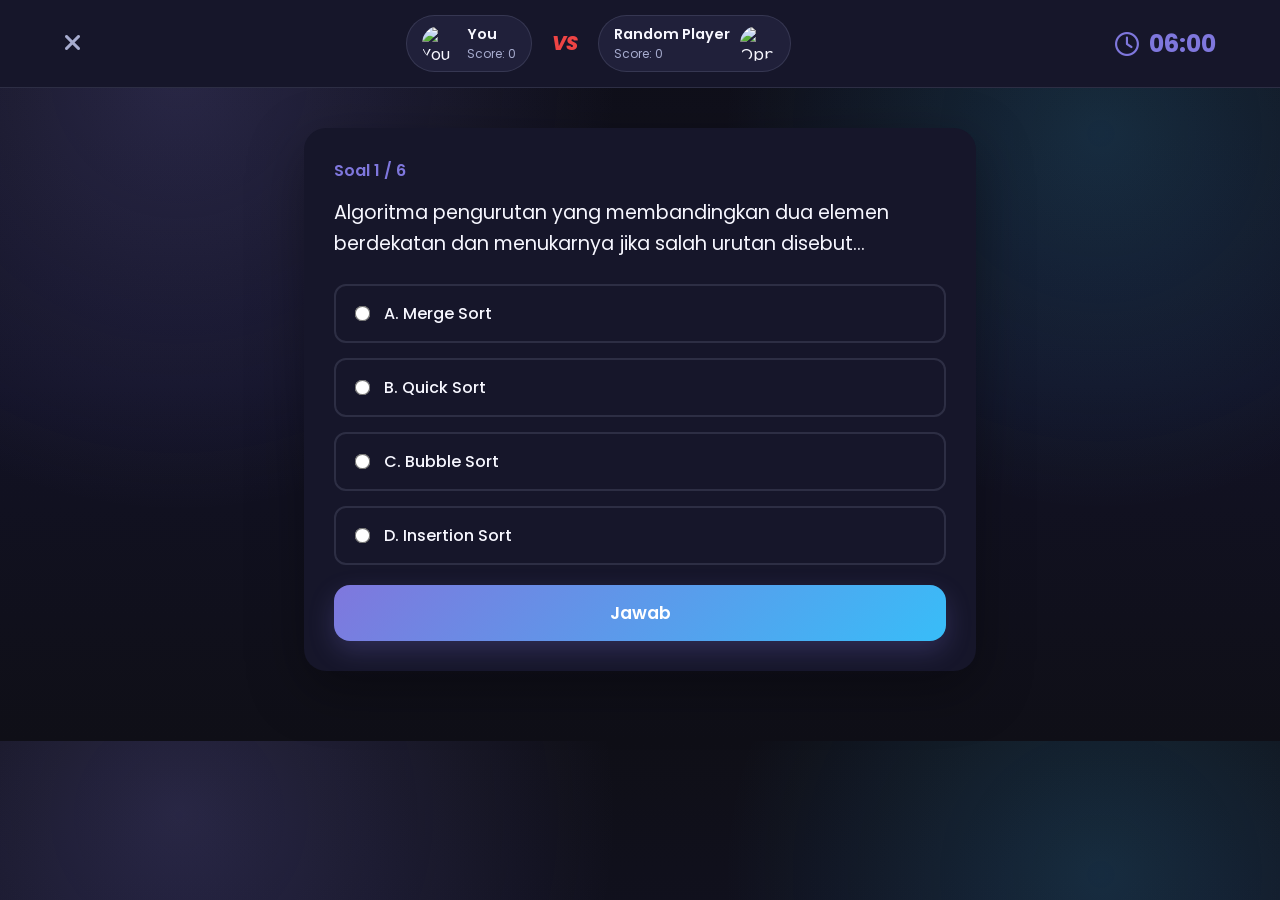
==== battle.html @ 98c710bc "first commit" ====
<!DOCTYPE html>
<html lang="id">
<head>
  <meta charset="UTF-8" />
  <meta name="viewport" content="width=device-width, initial-scale=1.0" />
  <title>Ranked Battle - EduRank</title>
  <script>
    document.documentElement.classList.add(localStorage.getItem("theme") === "light" ? "light" : "dark");
  </script>
  <link href="https://fonts.googleapis.com/css2?family=Poppins:wght@300;400;500;600;700&display=swap" rel="stylesheet" />
  <link rel="stylesheet" href="https://cdnjs.cloudflare.com/ajax/libs/font-awesome/6.5.1/css/all.min.css" />
  <link rel="stylesheet" href="style.css" />
  <style>
    .battle-header {
        display: flex;
        justify-content: space-between;
        align-items: center;
        background: var(--surface-glass);
        padding: 15px 5%;
        border-bottom: 1px solid var(--border);
        position: sticky;
        top: 0;
        z-index: 100;
    }
    :root.dark .battle-header,
    body.dark .battle-header {
        background: var(--surface);
    }
    .vs-container {
        display: flex;
        align-items: center;
        gap: 20px;
    }
    .player-card {
        display: flex;
        align-items: center;
        gap: 10px;
        background: var(--surface-2);
        padding: 8px 15px;
        border-radius: 999px;
        border: 1px solid var(--border);
    }
    :root.dark .player-card,
    body.dark .player-card { background: var(--surface-2); }
    .player-card img {
        width: 35px;
        height: 35px;
        border-radius: 50%;
    }
    .vs-text {
        font-weight: 800;
        color: #ef4444;
        font-style: italic;
        font-size: 1.2rem;
    }
    .timer {
        font-size: 1.5rem;
        font-weight: 700;
        color: var(--primary);
        display: flex;
        align-items: center;
        gap: 10px;
    }
    .question-section {
        padding: 40px 5%;
        max-width: 800px;
        margin: auto;
    }
    .question-card {
        background: var(--surface-glass);
        padding: 30px;
        border-radius: var(--radius);
        box-shadow: var(--shadow);
        margin-bottom: 30px;
    }
    :root.dark .question-card,
    body.dark .question-card {
        background: var(--surface);
    }
    .question-number {
        color: var(--primary);
        font-weight: 600;
        margin-bottom: 15px;
        display: flex;
        justify-content: space-between;
    }
    .question-text {
        font-size: 1.2rem;
        margin-bottom: 25px;
        line-height: 1.6;
    }
    .options {
        display: flex;
        flex-direction: column;
        gap: 15px;
    }
    .option-label {
        display: flex;
        align-items: center;
        padding: 15px 20px;
        border: 2px solid var(--border);
        border-radius: 12px;
        cursor: pointer;
        transition: 0.2s ease;
        font-weight: 500;
    }
    .option-label:hover {
        border-color: var(--primary);
        background: var(--primary-soft);
    }
    :root.dark .option-label:hover,
    body.dark .option-label:hover {
        background: var(--border);
    }
    .option-label input {
        margin-right: 15px;
        transform: scale(1.2);
    }
    .submit-btn {
        width: 100%;
        margin-top: 20px;
        font-size: 1.1rem;
    }
    
    /* Animation for answer feedback */
    .correct-answer {
        border-color: var(--success) !important;
        background: #dcfce7 !important;
        color: #166534;
    }
    :root.dark .correct-answer { background: rgba(22, 101, 52, 0.3) !important; color: #4ade80; }
    
    .wrong-answer {
        border-color: #ef4444 !important;
        background: #fee2e2 !important;
        color: #991b1b;
    }
    :root.dark .wrong-answer { background: rgba(153, 27, 27, 0.3) !important; color: #f87171; }
    
    .feedback-msg {
        text-align: center;
        font-weight: 600;
        margin-top: 15px;
        font-size: 1.1rem;
        display: none;
    }
    
    @media(max-width: 768px) {
        .vs-container {
            flex-direction: column;
            gap: 10px;
        }
        .battle-header {
            flex-direction: column;
            gap: 15px;
            padding: 15px;
        }
    }
  </style>
</head>
<body>

  <div class="battle-header">
    <a href="#" onclick="confirmExit()" style="color: var(--text-light); text-decoration: none; font-size: 1.5rem;">
        <i class="fa-solid fa-xmark"></i>
    </a>
    
    <div class="vs-container">
        <div class="player-card">
            <img src="https://i.pravatar.cc/100?img=12" id="myAvatar" alt="You">
            <div>
                <div style="font-size: 0.9rem; font-weight: 600;" id="myName">You</div>
                <div style="font-size: 0.75rem; color: var(--text-light);">Score: <span id="myScore">0</span></div>
            </div>
        </div>
        <div class="vs-text">VS</div>
        <div class="player-card">
            <div>
                <div style="font-size: 0.9rem; font-weight: 600;" id="oppName">Opponent</div>
                <div style="font-size: 0.75rem; color: var(--text-light);">Score: <span id="oppScore">0</span></div>
            </div>
            <img src="https://i.pravatar.cc/100?img=5" id="oppImg" alt="Opponent">
        </div>
    </div>

    <div class="timer">
        <i class="fa-regular fa-clock"></i>
        <span id="countdown">05:00</span>
    </div>
  </div>

  <main class="question-section">
    <div class="question-card">
        <div class="question-number">
            <span id="qNumText">Soal 1 / 5</span>
        </div>
        <div class="question-text" id="qText">
            Loading...
        </div>
        <form id="battleForm">
            <div class="options" id="optionsContainer">
                <!-- Options will be generated here -->
            </div>
            <div id="feedbackMsg" class="feedback-msg"></div>
            <button type="button" class="primary-btn submit-btn" id="actionBtn" onclick="handleAction()">Jawab</button>
        </form>
    </div>
  </main>

  <script src="interaksi.js"></script>
  <script src="questions.js"></script>
  <script>
    // Load Game Options
    const gameMode = localStorage.getItem("gameMode") || "ranked";
    const gameParam = localStorage.getItem("gameParam") || "campuran";
    
    // Determine number of questions (5-10)
    let numQuestions = Math.floor(Math.random() * 6) + 5; 
    let questions = [];
    
    // If AI mode, Param is difficulty. Subject is always mixed.
    // If Ranked/Classic, Param is subject.
    if(gameMode === 'ai') {
        questions = getRandomQuestions('campuran', numQuestions);
    } else {
        questions = getRandomQuestions(gameParam, numQuestions);
    }
    
    // Fallback if not enough questions
    if(questions.length === 0) {
        questions = [
            { q: "1+1?", options: ["1","2","3","4"], answer: 1 }
        ];
        numQuestions = 1;
    }
    numQuestions = questions.length;
    const savedOppName = localStorage.getItem('opponentName');
    const savedOppImg = localStorage.getItem('opponentImg');
    
    if(savedOppName) {
        document.getElementById('oppName').innerText = savedOppName;
    } else {
        document.getElementById('oppName').innerText = "Random Player";
    }
    
    if(savedOppImg) {
        document.getElementById('oppImg').src = savedOppImg;
    } else {
        document.getElementById('oppImg').src = "https://i.pravatar.cc/100?img=15";
    }
    
    // Timer Logic 1 minute per question
    let totalTime = numQuestions * 60;
    let timeInSeconds = totalTime;
    const countdownEl = document.getElementById('countdown');

    const interval = setInterval(() => {
        let m = Math.floor(timeInSeconds / 60);
        let s = timeInSeconds % 60;
        
        m = m < 10 ? '0' + m : m;
        s = s < 10 ? '0' + s : s;
        
        countdownEl.innerHTML = `${m}:${s}`;
        
        if(timeInSeconds <= 0){
            clearInterval(interval);
            finishBattle();
        } else {
            timeInSeconds--;
        }
    }, 1000);

    let currentQ = 0;
    let correctAnswers = 0;
    let userAnswers = []; // To store what user answered
    let state = "ANSWERING"; // Since we remove feedback, state is always answering until finish
    
    // Opponent dummy simulation
    let oppScore = 0;
    let aiMultiplier = 1;
    let aiAnswerChance = 0.55;
    let aiResponseMs = 4500;
    if(gameMode === 'ai') {
        if(gameParam === 'easy') {
            aiMultiplier = 0.55;
            aiAnswerChance = 0.42;
            aiResponseMs = 6200;
        }
        if(gameParam === 'medium') {
            aiMultiplier = 1;
            aiAnswerChance = 0.58;
            aiResponseMs = 4600;
        }
        if(gameParam === 'hard') {
            aiMultiplier = 1.55;
            aiAnswerChance = 0.72;
            aiResponseMs = 3200;
        }
        if(gameParam === 'extreme') {
            aiMultiplier = 2;
            aiAnswerChance = 0.88;
            aiResponseMs = 2200;
        }
    }
    
    setInterval(() => {
        if(Math.random() < aiAnswerChance && oppScore < (numQuestions * 10)) {
            oppScore += Math.floor(10 * aiMultiplier);
            document.getElementById('oppScore').innerText = oppScore;
        }
    }, aiResponseMs);

    function renderQuestion() {
        state = "ANSWERING";
        const qData = questions[currentQ];
        document.getElementById('qNumText').innerText = `Soal ${currentQ + 1} / ${numQuestions}`;
        document.getElementById('qText').innerText = qData.q;
        
        const optsContainer = document.getElementById('optionsContainer');
        optsContainer.innerHTML = '';
        
        const labels = ['A', 'B', 'C', 'D'];
        qData.options.forEach((opt, idx) => {
            optsContainer.innerHTML += `
                <label class="option-label" id="lbl_${idx}">
                    <input type="radio" name="answer" value="${idx}">
                    ${labels[idx]}. ${opt}
                </label>
            `;
        });
        
        document.getElementById('feedbackMsg').style.display = 'none';
        
        const btn = document.getElementById('actionBtn');
        btn.innerText = "Jawab";
        btn.classList.remove('secondary-btn');
        btn.classList.add('primary-btn');
    }

    function handleAction() {
        if(state === "ANSWERING") {
            checkAnswer();
        } else {
            nextQuestion();
        }
    }

    function checkAnswer() {
        const selected = document.querySelector('input[name="answer"]:checked');
        if(!selected) {
            showCustomAlert("Pilih jawaban terlebih dahulu!", "error");
            return;
        }
        
        const ansIdx = parseInt(selected.value);
        userAnswers.push(ansIdx);
        
        const correctIdx = questions[currentQ].answer;
        if(ansIdx === correctIdx) {
            correctAnswers++;
            document.getElementById('myScore').innerText = correctAnswers * 10;
        }
        
        // Immediately move to next question
        nextQuestion();
    }

    function showFeedback(text, color) {
        // Obsolete, but kept for safety
    }

    function nextQuestion() {
        currentQ++;
        if(currentQ < questions.length) {
            renderQuestion();
        } else {
            finishBattle();
        }
    }

    function confirmExit() {
        showCustomConfirm("Yakin ingin keluar? Proses match tidak akan disimpan.", () => {
            navigateWithTransition("index.html?view=main#ranked");
        });
    }

    function finishBattle() {
        clearInterval(interval);
        
        const timeTaken = totalTime - timeInSeconds;
        
        // Save to localStorage
        localStorage.setItem('battleScore', correctAnswers);
        localStorage.setItem('battleTotal', numQuestions);
        localStorage.setItem('battleAccuracy', (correctAnswers / numQuestions) * 100);
        localStorage.setItem('battleTime', timeTaken);
        localStorage.setItem('battleOppScore', oppScore / 10);
        localStorage.setItem('userAnswers', JSON.stringify(userAnswers));
        localStorage.setItem('matchQuestions', JSON.stringify(questions));
        
        // Redirect to results
        navigateWithTransition("battle-result.html");
    }

    // Init
    renderQuestion();

  </script>
</body>
</html>
---- style.css ----
/* ========================= */
/* GOOGLE FONT */
/* ========================= */

@import url('https://fonts.googleapis.com/css2?family=Poppins:wght@300;400;500;600;700&display=swap');

/* ========================= */
/* ROOT */
/* ========================= */

:root{
    --bg:#0f0f17;
    --surface:#16162a;
    --surface-2:#20203a;
    --surface-glass:rgba(22,22,42,0.74);

    --primary:#7F77DD;
    --primary-hover:#9b94ff;
    --primary-soft:rgba(127,119,221,0.16);
    --accent:#38bdf8;
    --gradient-main:linear-gradient(135deg,#7F77DD 0%,#38bdf8 100%);
    --gradient-strong:linear-gradient(135deg,#7F77DD 0%,#5b8cff 48%,#22d3ee 100%);

    --text:#f7f7ff;
    --text-light:#a7accf;

    --border:rgba(167,172,207,0.16);

    --success:#10b981;
    --warning:#f59e0b;

    --shadow:
    0 18px 55px rgba(0,0,0,0.34);

    --shadow-hover:
    0 24px 70px rgba(43,78,255,0.24);

    --radius:22px;
    --radius-sm:16px;
}

/* ========================= */
/* RESET */
/* ========================= */

*{
    margin:0;
    padding:0;
    box-sizing:border-box;

    font-family:
    'Poppins',
    sans-serif;

    scroll-behavior:smooth;
}

body{
    background:var(--bg);
    color:var(--text);
    overflow-x:hidden;
    background-image:
    radial-gradient(circle at 14% 10%, rgba(127,119,221,0.22), transparent 34%),
    radial-gradient(circle at 86% 18%, rgba(56,189,248,0.16), transparent 30%),
    linear-gradient(180deg,#0f0f17 0%,#121225 52%,#0f0f17 100%);
}

body.light{
    background-image:none;
}

a{
    text-decoration:none;
}

img{
    width:100%;
    display:block;
}

button,
input,
textarea{
    border:none;
    outline:none;
}

/* ========================= */
/* GLOBAL */
/* ========================= */

.container{
    width:100%;
    max-width:1200px;
    margin:auto;
}

section{
    padding:90px 6%;
}

.section-title{
    text-align:center;
    margin-bottom:60px;
}

.section-title h2{
    font-size:2.5rem;
    margin-bottom:14px;
}

.section-title p{
    color:var(--text-light);
    max-width:700px;
    margin:auto;
    line-height:1.7;
}

.primary-btn,
.secondary-btn{
    padding:15px 26px;
    border-radius:16px;

    font-size:0.95rem;
    font-weight:600;

    cursor:pointer;

    transition:0.25s ease;
}

.primary-btn{
    background:var(--primary);
    color:white;
}

.primary-btn:hover{
    background:var(--primary-hover);
    transform:translateY(-2px);
}

.secondary-btn{
    background:white;
    color:var(--primary);

    border:
    1px solid var(--primary);
}

.secondary-btn:hover{
    background:#eff6ff;
}

/* ========================= */
/* HEADER */
/* ========================= */

.header{
    position:sticky;
    top:0;
    z-index:1000;

    backdrop-filter:blur(14px);

    background:
    var(--surface-glass);

    border-bottom:
    1px solid var(--border);
}

/* ========================= */
/* NAVBAR */
/* ========================= */

.navbar{
    display:flex;
    justify-content:space-between;
    align-items:center;

    padding:18px 0;
}

.nav-logo{
    display:flex;
    align-items:center;
    gap:12px;

    font-size:1.5rem;
    font-weight:700;

    color:var(--primary);
}

.nav-logo i{
    font-size:1.6rem;
}

.nav-menu{
    display:flex;
    align-items:center;
    gap:10px;
}

.nav-link{
    padding:12px 18px;

    border-radius:14px;

    color:var(--text-light);

    font-weight:500;

    transition:0.25s ease;
}

.nav-link:hover{
    background:#eff6ff;
    color:var(--primary);
}

.active-link{
    background:var(--primary);
    color:white;
}

.nav-actions{
    display:flex;
    align-items:center;
    gap:14px;
}

/* ========================= */
/* SEARCH */
/* ========================= */

.nav-search{
    display:flex;
    align-items:center;
    gap:10px;

    padding:12px 16px;

    background:var(--surface-glass);

    border:
    1px solid var(--border);

    border-radius:16px;

    min-width:240px;
}

.nav-search i{
    color:var(--text-light);
}

.nav-search input{
    width:100%;

    background:none;

    font-size:0.95rem;
    color:var(--text);
}

.nav-search input::placeholder{
    color:#94a3b8;
}

/* ========================= */
/* ICON BUTTON */
/* ========================= */

.nav-icon-btn{
    width:48px;
    height:48px;

    border-radius:16px;

    background:var(--surface-glass);

    border:
    1px solid var(--border);

    position:relative;

    cursor:pointer;

    transition:0.25s ease;
}

.nav-icon-btn:hover{
    transform:translateY(-2px);
    box-shadow:var(--shadow);
}

.nav-icon-btn i{
    color:var(--text);
    font-size:1rem;
}

.notif-dot{
    width:10px;
    height:10px;

    border-radius:50%;

    background:#ef4444;

    position:absolute;
    top:12px;
    right:12px;
}

/* ========================= */
/* PROFILE BUTTON */
/* ========================= */

.profile-btn{
    width:48px;
    height:48px;

    border-radius:50%;

    overflow:hidden;

    border:
    2px solid rgba(255,255,255,0.22);

    cursor:pointer;

    box-shadow:var(--shadow);
}

/* ========================= */
/* HERO */
/* ========================= */

.hero{
    min-height:92vh;

    display:flex;
    align-items:center;
}

.hero-container{
    display:grid;

    grid-template-columns:
    repeat(2,1fr);

    gap:70px;

    align-items:center;
}

.hero-badge{
    display:inline-block;

    padding:10px 18px;

    border-radius:999px;

    background:#dbeafe;

    color:var(--primary);

    font-size:0.9rem;
    font-weight:600;

    margin-bottom:24px;
}

.hero-left h1{
    font-size:3.5rem;
    line-height:1.15;

    margin-bottom:24px;
}

.hero-left p{
    color:var(--text-light);

    line-height:1.8;

    margin-bottom:34px;

    max-width:600px;
}

.hero-buttons{
    display:flex;
    gap:18px;
}

/* ========================= */
/* RANK CARD */
/* ========================= */

.rank-card{
    background:var(--surface-glass);

    padding:34px;

    border-radius:var(--radius);

    border:
    1px solid var(--border);

    box-shadow:var(--shadow);
}

.rank-top{
    display:flex;
    justify-content:space-between;
    align-items:center;

    margin-bottom:24px;
}

.rank-top span{
    padding:8px 14px;

    border-radius:999px;

    background:var(--primary-soft);

    color:var(--primary);

    font-weight:600;
    font-size:0.85rem;
}

.progress{
    width:100%;
    height:14px;

    border-radius:999px;

    background:rgba(255,255,255,0.1);

    overflow:hidden;

    margin-bottom:30px;
}

.progress-fill{
    width:92%;
    height:100%;

    background:var(--gradient-strong);
}

.rank-stats{
    display:grid;

    grid-template-columns:
    repeat(3,1fr);

    gap:20px;

    text-align:center;
}

.rank-stats h2{
    margin-bottom:6px;
}

.rank-stats p{
    color:var(--text-light);
    font-size:0.9rem;
}

/* ========================= */
/* SUBJECT */
/* ========================= */

.subject-grid,
.ranked-grid{
    display:grid;

    grid-template-columns:
    repeat(auto-fit,minmax(270px,1fr));

    gap:28px;
}

.subject-card-link{
    color:inherit;
}

.subject-card,
.ranked-card{
    background:var(--surface-glass);

    padding:34px;

    border-radius:var(--radius);

    border:
    1px solid var(--border);

    box-shadow:var(--shadow);

    transition:0.3s ease;

    position:relative;

    overflow:hidden;
}

.subject-card:hover,
.ranked-card:hover{
    transform:translateY(-6px);
    box-shadow:var(--shadow-hover);
}

.subject-icon,
.ranked-icon{
    width:70px;
    height:70px;

    border-radius:20px;

    display:flex;
    justify-content:center;
    align-items:center;

    color:white;

    font-size:1.6rem;

    margin-bottom:24px;
}

.math{
    background:#2563eb;
}

.physics{
    background:#8b5cf6;
}

.english{
    background:#ec4899;
}

.info{
    background:#14b8a6;
}

.subject-card h3,
.ranked-card h3{
    margin-bottom:12px;
    font-size:1.3rem;
}

.subject-card p,
.ranked-card p{
    color:var(--text-light);
    line-height:1.7;
}

/* ========================= */
/* COMING SOON */
/* ========================= */

.disabled-card{
    opacity:0.85;
    cursor:not-allowed;
}

.soon-badge{
    position:absolute;
    top:18px;
    right:18px;

    background:#fef3c7;

    color:#b45309;

    padding:8px 12px;

    border-radius:999px;

    font-size:0.75rem;
    font-weight:600;
}

/* ========================= */
/* FEEDBACK */
/* ========================= */

.feedback-wrapper{
    display:grid;

    grid-template-columns:
    1fr 1.1fr;

    gap:34px;
}

.feedback-info,
.feedback-form{
    background:var(--surface-glass);

    padding:36px;

    border-radius:var(--radius);

    border:
    1px solid var(--border);

    box-shadow:var(--shadow);
}

.feedback-info h3{
    margin-bottom:16px;
    font-size:1.5rem;
}

.feedback-info p{
    color:var(--text-light);

    line-height:1.8;

    margin-bottom:30px;
}

.contact-item{
    display:flex;
    align-items:center;
    gap:14px;

    margin-bottom:18px;

    font-weight:500;
}

.contact-item i{
    width:42px;
    height:42px;

    border-radius:14px;

    display:flex;
    justify-content:center;
    align-items:center;

    background:var(--primary-soft);

    color:var(--primary);
}

.feedback-form{
    display:flex;
    flex-direction:column;
    gap:22px;
}

.form-group{
    display:flex;
    flex-direction:column;
    gap:10px;
}

.form-group label{
    font-size:0.95rem;
    font-weight:600;
}

.form-group input,
.form-group textarea,
select{
    padding:16px 18px;

    border-radius:16px;

    border:
    1px solid var(--border);

    background:var(--surface-2);
    color:var(--text);

    resize:none;

    transition:0.25s ease;
}

.form-group input:focus,
.form-group textarea:focus,
select:focus{
    border-color:var(--primary);

    background:var(--surface);

    box-shadow:
    0 0 0 4px rgba(37,99,235,0.08);
}

/* ========================= */
/* FOOTER */
/* ========================= */

.footer{
    background:var(--surface-glass);

    border-top:
    1px solid var(--border);

    padding:30px 6%;
}

.footer-content{
    display:flex;
    justify-content:space-between;
    align-items:center;
}

.footer-logo{
    display:flex;
    align-items:center;
    gap:10px;

    font-size:1.3rem;
    font-weight:700;

    color:var(--primary);
}

.footer p{
    color:var(--text-light);
}

/* ========================= */
/* RESPONSIVE */
/* ========================= */

@media(max-width:1100px){

    .hero-container{
        grid-template-columns:1fr;
    }

    .hero{
        padding-top:40px;
    }

    .hero-left{
        text-align:center;
    }

    .hero-left p{
        margin:auto auto 34px;
    }

    .hero-buttons{
        justify-content:center;
    }

    .feedback-wrapper{
        grid-template-columns:1fr;
    }
}

@media(max-width:900px){

    .navbar{
        flex-direction:column;
        gap:20px;
    }

    .nav-menu{
        flex-wrap:wrap;
        justify-content:center;
    }

    .nav-actions{
        width:100%;
        justify-content:center;
    }

    .nav-search{
        width:100%;
    }
}

@media(max-width:768px){

    section{
        padding:70px 5%;
    }

    .hero-left h1{
        font-size:2.6rem;
    }

    .hero-buttons{
        flex-direction:column;
    }

    .primary-btn,
    .secondary-btn{
        width:100%;
    }

    .rank-stats{
        grid-template-columns:1fr;
    }

    .footer-content{
        flex-direction:column;
        gap:14px;
        text-align:center;
    }
}

@media(max-width:500px){

    .hero-left h1{
        font-size:2.1rem;
    }

    .section-title h2{
        font-size:2rem;
    }

    .nav-menu{
        width:100%;
        overflow-x:auto;
    }

    .nav-link{
        white-space:nowrap;
    }

    .subject-card,
    .ranked-card,
    .feedback-info,
    .feedback-form,
    .rank-card{
        padding:26px;
    }
}

/* ========================= */
/* SMA PAGE */
/* ========================= */

.sma-page{
    padding-top:40px;
}

.back-btn{
    margin-bottom:40px;

    display:flex;
    align-items:center;
    gap:10px;
}

.fade-in{
    animation:fadeIn 0.4s ease;
}

@keyframes fadeIn{

    from{
        opacity:0;
        transform:translateY(20px);
    }

    to{
        opacity:1;
        transform:translateY(0);
    }

}

/* ========================= */
/* RANKED ICON */
/* ========================= */

.ranked-icon{
    width:72px;
    height:72px;

    border-radius:22px;

    display:flex;
    justify-content:center;
    align-items:center;

    margin-bottom:24px;

    font-size:1.7rem;

    color:white;

    position:relative;

    overflow:hidden;
}

/* SOLO */

.solo-icon{
    background:
    linear-gradient(
        135deg,
        #2563eb,
        #60a5fa
    );
}

/* TEAM */

.team-icon{
    background:
    linear-gradient(
        135deg,
        #8b5cf6,
        #c084fc
    );
}

/* FRIEND */

.friend-icon{
    background:
    linear-gradient(
        135deg,
        #14b8a6,
        #2dd4bf
    );
}

/* EFFECT */

.ranked-card:hover .ranked-icon{

    transform:
    scale(1.08)
    rotate(-4deg);

    transition:0.3s ease;
}

/* ========================= */
/* FIX RANKED CARD SIZE */
/* ========================= */

.ranked-grid{
    align-items: stretch;
}

.ranked-grid a{
    display:flex;
}

.ranked-card{
    width:100%;
    height:100%;

    display:flex;
    flex-direction:column;
    justify-content:flex-start;
}

.ranked-card p{
    min-height:48px;
}

/* ========================= */
/* DARK MODE */
/* ========================= */

body, .header, .nav-search, .nav-search input, .nav-icon-btn, .rank-card, .subject-card, .ranked-card, .feedback-info, .feedback-form, .footer, .dropdown-menu, .panel, .stat-box, .secondary-btn, .nav-link, .dropdown-item {
    transition: background-color 0.3s ease, color 0.3s ease, border-color 0.3s ease, box-shadow 0.3s ease;
}

body.dark {
    --bg:#0f0f17;
    --surface:#16162a;
    --surface-2:#20203a;
    --surface-glass:rgba(22,22,42,0.74);
    --primary:#7F77DD;
    --primary-hover:#9b94ff;
    --primary-soft:rgba(127,119,221,0.16);
    --accent:#38bdf8;
    --gradient-main:linear-gradient(135deg,#7F77DD 0%,#38bdf8 100%);
    --gradient-strong:linear-gradient(135deg,#7F77DD 0%,#5b8cff 48%,#22d3ee 100%);
    --text:#f7f7ff;
    --text-light:#a7accf;
    --border:rgba(167,172,207,0.16);
    --shadow:0 18px 55px rgba(0,0,0,0.34);
    --shadow-hover:0 24px 70px rgba(43,78,255,0.24);
}

body.dark .header {
    background: var(--surface-glass);
}

body.dark .nav-search,
body.dark .nav-icon-btn,
body.dark .rank-card,
body.dark .subject-card,
body.dark .ranked-card,
body.dark .feedback-info,
body.dark .feedback-form,
body.dark .footer,
body.dark .dropdown-menu {
    background: var(--surface);
    border-color: var(--border);
    color: var(--text);
}

body.dark .nav-search input {
    color: var(--text);
}

body.dark .secondary-btn {
    background: transparent;
    color: var(--text);
    border-color: var(--text);
}

body.dark .secondary-btn:hover {
    background: var(--border);
}

body.dark .nav-link:hover {
    background: var(--border);
    color: var(--text);
}

body.dark .dropdown-item:hover {
    background: var(--border);
}

/* ========================= */
/* DROPDOWN & HAMBURGER */
/* ========================= */

.dropdown-container {
    position: relative;
}

.dropdown-menu {
    position: absolute;
    top: calc(100% + 10px);
    right: 0;
    background: white;
    border: 1px solid var(--border);
    border-radius: 12px;
    padding: 8px 0;
    box-shadow: var(--shadow);
    min-width: 200px;
    z-index: 100;
    opacity: 0;
    visibility: hidden;
    transform: translateY(10px);
    transition: 0.3s ease;
}

.dropdown-menu.show {
    opacity: 1;
    visibility: visible;
    transform: translateY(0);
}

.dropdown-item {
    display: block;
    padding: 10px 20px;
    color: var(--text);
    font-size: 0.9rem;
    transition: 0.2s ease;
    text-decoration: none;
}

.dropdown-item:hover {
    background: #eff6ff;
    color: var(--primary);
}

.hamburger-btn {
    display: none;
}

@media(max-width: 900px) {
    .hamburger-btn {
        display: flex;
        justify-content: center;
        align-items: center;
    }

    .nav-menu {
        display: none;
        flex-direction: column;
        width: 100%;
        position: absolute;
        top: 100%;
        left: 0;
        background: var(--surface);
        padding: 20px;
        box-shadow: var(--shadow);
        border-bottom: 1px solid var(--border);
        z-index: 99;
    }

    .nav-menu.show {
        display: flex;
    }
}

/* ========================= */
/* BADGES */
/* ========================= */

.tier-badge {
    padding: 8px 14px;
    border-radius: 999px;
    font-weight: 600;
    font-size: 0.85rem;
    display: inline-flex;
    align-items: center;
    gap: 6px;
}

.diamond-badge {
    background: linear-gradient(135deg, #38bdf8, #818cf8);
    color: white;
    box-shadow: 0 4px 15px rgba(56, 189, 248, 0.4);
}

/* ========================= */
/* MODERN GAMING UI UPGRADE */
/* ========================= */

.header,
.nav-search,
.nav-icon-btn,
.rank-card,
.subject-card,
.ranked-card,
.feedback-info,
.feedback-form,
.footer,
.dropdown-menu,
.leaderboard-container,
.result-card,
.question-card,
.panel,
.stat-box{
    backdrop-filter:blur(18px);
    -webkit-backdrop-filter:blur(18px);
}

.rank-card,
.subject-card,
.ranked-card,
.feedback-info,
.feedback-form,
.leaderboard-container,
.result-card,
.question-card,
.panel{
    box-shadow:var(--shadow), 0 0 0 1px rgba(127,119,221,0.08), 0 0 38px rgba(127,119,221,0.10);
}

.rank-card:hover,
.subject-card:hover,
.ranked-card:hover,
.modal-option-btn:hover,
.custom-mode-card:hover,
.difficulty-card:hover,
.tournament-card:hover{
    box-shadow:var(--shadow-hover), 0 0 34px rgba(127,119,221,0.24);
}

.primary-btn,
.active-link{
    background:var(--gradient-main);
    box-shadow:0 10px 26px rgba(127,119,221,0.24);
}

.secondary-btn{
    background:rgba(255,255,255,0.04);
    color:var(--text);
    border:1px solid var(--border);
}

.secondary-btn:hover,
.nav-link:hover,
.dropdown-item:hover{
    background:var(--primary-soft);
    color:var(--text);
}

.hero{
    position:relative;
    overflow:hidden;
}

.hero::before{
    content:"";
    position:absolute;
    inset:8% auto auto 50%;
    width:min(520px,70vw);
    aspect-ratio:1;
    background:radial-gradient(circle,rgba(127,119,221,0.28),transparent 62%);
    filter:blur(10px);
    pointer-events:none;
    animation:floatingGlow 7s ease-in-out infinite;
}

.hero-badge{
    background:rgba(127,119,221,0.13);
    border:1px solid rgba(127,119,221,0.26);
    color:#d8d5ff;
}

body.light .hero-badge{
    color:var(--primary);
}

.rank-card,
.ranked-card,
.subject-card{
    transform:translateZ(0);
}

.ranked-card::before,
.subject-card::before,
.rank-card::before{
    content:"";
    position:absolute;
    inset:0;
    background:linear-gradient(135deg,rgba(127,119,221,0.14),transparent 38%,rgba(56,189,248,0.08));
    opacity:0;
    transition:0.3s ease;
    pointer-events:none;
}

.ranked-card:hover::before,
.subject-card:hover::before,
.rank-card:hover::before{
    opacity:1;
}

.dropdown-menu{
    background:rgba(22,22,42,0.94);
    border-color:rgba(127,119,221,0.22);
}

body.light .dropdown-menu{
    background:white;
}

select,
.leaderboard-filter{
    appearance:none;
    background-color:rgba(15,15,23,0.78);
    color:var(--text);
    border:1px solid rgba(127,119,221,0.28);
    box-shadow:0 8px 24px rgba(0,0,0,0.18);
    transition:0.25s ease;
}

select:hover,
.leaderboard-filter:hover{
    border-color:var(--primary);
    box-shadow:0 0 0 4px rgba(127,119,221,0.12), 0 12px 30px rgba(0,0,0,0.2);
}

select option{
    background:#16162a;
    color:#f7f7ff;
}

#profGender,
.form-group input,
.form-group textarea,
.room-input{
    background:var(--surface-2) !important;
    color:var(--text) !important;
}

.form-group input::placeholder,
.form-group textarea::placeholder,
.room-input::placeholder{
    color:rgba(167,172,207,0.7);
}

body.light select option{
    background:#ffffff;
    color:#0f172a;
}

.modal-overlay,
.custom-alert-overlay{
    position:fixed;
    inset:0;
    display:flex;
    align-items:center;
    justify-content:center;
    padding:24px;
    background:rgba(4,4,11,0.68);
    backdrop-filter:blur(16px);
    -webkit-backdrop-filter:blur(16px);
    opacity:0;
    visibility:hidden;
    z-index:5000;
    transition:opacity 0.25s ease, visibility 0.25s ease;
}

.modal-overlay.show,
.custom-alert-overlay.show{
    opacity:1;
    visibility:visible;
}

.game-modal,
.custom-alert-box{
    width:min(760px,100%);
    max-height:88vh;
    overflow:auto;
    background:linear-gradient(180deg,rgba(32,32,58,0.97),rgba(18,18,34,0.97));
    border:1px solid rgba(127,119,221,0.26);
    border-radius:24px;
    box-shadow:0 30px 90px rgba(0,0,0,0.48), 0 0 46px rgba(127,119,221,0.18);
    padding:26px;
    transform:translateY(16px) scale(0.96);
    transition:0.25s ease;
}

.custom-alert-box{
    width:min(420px,100%);
    text-align:center;
}

.modal-overlay.show .game-modal,
.custom-alert-overlay.show .custom-alert-box{
    transform:translateY(0) scale(1);
}

.modal-header{
    display:flex;
    align-items:center;
    justify-content:space-between;
    gap:18px;
    margin-bottom:22px;
}

.modal-header h3{
    font-size:1.35rem;
}

.modal-close{
    width:42px;
    height:42px;
    border-radius:14px;
    background:rgba(255,255,255,0.07);
    color:var(--text);
    cursor:pointer;
    transition:0.2s ease;
}

.modal-close:hover{
    background:rgba(239,68,68,0.16);
    color:#fca5a5;
}

.modal-options{
    display:grid;
    gap:14px;
}

.modal-option-btn,
.custom-mode-card,
.difficulty-card,
.room-card,
.tournament-card{
    width:100%;
    text-align:left;
    border:1px solid rgba(127,119,221,0.2);
    border-radius:20px;
    background:rgba(255,255,255,0.055);
    color:var(--text);
    padding:18px;
    cursor:pointer;
    transition:0.25s ease;
}

.modal-option-btn{
    display:flex;
    align-items:center;
    gap:14px;
    font-size:1rem;
    font-weight:700;
}

.modal-option-btn i,
.custom-mode-icon{
    width:46px;
    height:46px;
    border-radius:16px;
    display:inline-flex;
    align-items:center;
    justify-content:center;
    background:var(--gradient-main);
    color:white;
}

.modal-option-btn:hover,
.custom-mode-card:hover,
.difficulty-card:hover,
.room-card:hover,
.tournament-card:hover{
    transform:translateY(-3px);
    border-color:rgba(127,119,221,0.52);
    background:rgba(127,119,221,0.14);
}

.custom-mode-grid,
.difficulty-grid,
.tournament-grid{
    display:grid;
    grid-template-columns:repeat(auto-fit,minmax(190px,1fr));
    gap:14px;
}

.custom-mode-card h4,
.difficulty-card h4,
.room-card h4,
.tournament-card h4{
    margin:10px 0 6px;
}

.custom-mode-card p,
.difficulty-card p,
.room-card p,
.tournament-card p,
.room-code-pill,
.tournament-meta{
    color:var(--text-light);
    font-size:0.86rem;
    line-height:1.55;
}

.room-actions{
    display:grid;
    grid-template-columns:1fr 1fr;
    gap:12px;
    margin-top:16px;
}

.room-input{
    width:100%;
    padding:14px 16px;
    border-radius:14px;
    border:1px solid var(--border);
    background:rgba(15,15,23,0.72);
    color:var(--text);
}

.room-code-pill{
    display:flex;
    justify-content:space-between;
    align-items:center;
    gap:10px;
    margin-top:12px;
    padding:12px 14px;
    border-radius:14px;
    background:rgba(127,119,221,0.13);
    border:1px solid rgba(127,119,221,0.2);
}

.tournament-meta{
    display:flex;
    flex-wrap:wrap;
    gap:9px;
    margin-top:12px;
}

.tournament-meta span{
    padding:6px 9px;
    border-radius:999px;
    background:rgba(255,255,255,0.07);
}

.custom-alert-icon{
    font-size:2.4rem;
    margin-bottom:14px;
}

.custom-alert-msg{
    color:var(--text);
    line-height:1.65;
    margin-bottom:20px;
}

.custom-alert-actions{
    display:flex;
    gap:12px;
}

.rank-bronze{background:linear-gradient(135deg,#b77946,#f5b66d);color:white;}
.rank-silver{background:linear-gradient(135deg,#94a3b8,#e2e8f0);color:#111827;}
.rank-gold{background:linear-gradient(135deg,#f59e0b,#fde68a);color:#111827;}
.rank-epic{background:linear-gradient(135deg,#7F77DD,#c084fc);color:white;}
.rank-heroic{background:linear-gradient(135deg,#06b6d4,#7F77DD);color:white;}
.rank-master{background:linear-gradient(135deg,#ef4444,#f59e0b);color:white;}
.rank-grandmaster{background:linear-gradient(135deg,#f43f5e,#8b5cf6);color:white;}
.rank-profesor{background:linear-gradient(135deg,#22c55e,#38bdf8);color:white;}

/* ========================= */
/* RANK, PROFILE, ANIMATION SYSTEM */
/* ========================= */

.theme-toggle-btn{
    width:auto;
    min-width:96px;
    padding:0 14px;
    display:inline-flex;
    align-items:center;
    justify-content:center;
    gap:8px;
    color:var(--text);
    background:linear-gradient(135deg,rgba(127,119,221,0.18),rgba(56,189,248,0.10));
    border-color:rgba(127,119,221,0.36);
    overflow:hidden;
}

.theme-toggle-btn::before{
    content:"";
    width:22px;
    height:22px;
    border-radius:999px;
    position:absolute;
    left:10px;
    background:rgba(255,255,255,0.12);
    opacity:0;
    transition:0.25s ease;
}

.theme-toggle-btn:hover,
.theme-toggle-btn:focus-visible{
    color:#fff;
    border-color:var(--primary);
    box-shadow:0 0 0 4px rgba(127,119,221,0.14), 0 12px 30px rgba(127,119,221,0.24);
}

body.light .theme-toggle-btn{
    color:#0f172a;
    background:linear-gradient(135deg,#ffffff,#eff6ff);
}

.theme-toggle-label{
    font-size:0.82rem;
    font-weight:700;
    line-height:1;
}

.rank-clickable,
.tier-badge{
    border:0;
    cursor:pointer;
    transition:0.25s ease;
}

.rank-clickable:hover{
    transform:translateY(-2px) scale(1.02);
    filter:saturate(1.15);
}

.subject-rank-tabs{
    display:grid;
    grid-template-columns:repeat(2,1fr);
    gap:10px;
    margin-top:20px;
}

.subject-rank-tab{
    min-height:72px;
    padding:12px;
    border-radius:16px;
    border:1px solid var(--border);
    background:rgba(255,255,255,0.045);
    color:var(--text);
    display:grid;
    gap:4px;
    text-align:left;
    cursor:pointer;
    transition:0.25s ease;
}

.subject-rank-tab i{
    color:var(--primary);
}

.subject-rank-tab span{
    font-size:0.75rem;
    color:var(--text-light);
}

.subject-rank-tab strong{
    font-size:0.88rem;
}

.subject-rank-tab.active,
.subject-rank-tab:hover{
    border-color:rgba(127,119,221,0.55);
    background:rgba(127,119,221,0.16);
    transform:translateY(-2px);
}

.rank-progress-animate{
    transition:width 0.75s cubic-bezier(.2,.8,.2,1);
}

.rank-pulse{
    animation:rankPulse 0.7s ease;
}

.rank-info-modal{
    width:min(480px,100%);
}

.rank-info-modal h3{
    margin:8px 0;
}

.rank-info-modal p{
    color:var(--text-light);
    line-height:1.65;
}

.rank-info-badge{
    width:86px;
    height:86px;
    margin:0 auto 14px;
    border-radius:28px;
    display:flex;
    align-items:center;
    justify-content:center;
    font-size:2.1rem;
    box-shadow:0 0 34px rgba(127,119,221,0.28);
    animation:badgeFloat 3s ease-in-out infinite;
}

.rank-info-stats{
    display:grid;
    grid-template-columns:1fr 1fr;
    gap:12px;
    margin:18px 0;
}

.rank-info-stats div,
.rank-info-reward{
    padding:14px;
    border-radius:16px;
    background:rgba(255,255,255,0.055);
    border:1px solid var(--border);
}

.rank-info-stats span{
    display:block;
    color:var(--text-light);
    font-size:0.8rem;
    margin-bottom:4px;
}

.rank-info-stats strong{
    color:var(--text);
}

.rank-info-progress{
    width:100%;
    height:12px;
    overflow:hidden;
    border-radius:999px;
    background:rgba(255,255,255,0.08);
    border:1px solid rgba(255,255,255,0.08);
}

.rank-info-progress-fill{
    height:100%;
    border-radius:inherit;
    background:var(--gradient-strong);
    box-shadow:0 0 18px rgba(127,119,221,0.5);
    animation:progressGlow 1.2s ease both;
}

.rank-info-reward{
    display:flex;
    align-items:center;
    justify-content:center;
    gap:10px;
    margin:14px 0 20px;
    color:var(--text);
}

.profile-dashboard-section{
    padding-top:48px;
}

.profile-hero,
.profile-card{
    background:var(--surface-glass);
    border:1px solid rgba(127,119,221,0.18);
    border-radius:26px;
    box-shadow:var(--shadow), 0 0 36px rgba(127,119,221,0.12);
    backdrop-filter:blur(18px);
}

.profile-hero{
    padding:28px;
    display:flex;
    align-items:center;
    justify-content:space-between;
    gap:24px;
    margin-bottom:24px;
}

.profile-hero-left{
    display:flex;
    align-items:center;
    gap:22px;
}

.profile-avatar-wrap{
    position:relative;
    width:138px;
    height:138px;
    flex:0 0 auto;
}

.profile-avatar-wrap img,
.edit-avatar-row img{
    width:100%;
    height:100%;
    border-radius:32px;
    object-fit:cover;
    border:2px solid rgba(127,119,221,0.55);
    box-shadow:0 0 32px rgba(127,119,221,0.22);
}

.profile-level-chip{
    position:absolute;
    right:-8px;
    bottom:10px;
    padding:7px 11px;
    border-radius:999px;
    background:var(--gradient-main);
    color:#fff;
    font-size:0.78rem;
    font-weight:800;
}

.profile-kicker{
    color:var(--primary);
    font-weight:700;
    font-size:0.82rem;
}

.profile-hero h1{
    font-size:2.2rem;
    margin:4px 0;
}

.profile-hero p{
    color:var(--text-light);
}

.profile-bio{
    max-width:620px;
    margin-top:10px;
    line-height:1.65;
}

.profile-meta-row{
    display:flex;
    flex-wrap:wrap;
    gap:10px;
    margin-top:14px;
}

.profile-meta-row > span{
    padding:8px 11px;
    border-radius:999px;
    background:rgba(255,255,255,0.06);
    color:var(--text);
    font-size:0.82rem;
}

.profile-grid{
    display:grid;
    grid-template-columns:1.4fr repeat(3,1fr);
    gap:18px;
    margin-bottom:18px;
}

.profile-content-grid{
    display:grid;
    grid-template-columns:1.25fr 0.75fr;
    gap:18px;
}

.profile-card{
    padding:22px;
}

.profile-card-head{
    display:flex;
    align-items:center;
    justify-content:space-between;
    gap:16px;
    margin-bottom:16px;
}

.profile-card-head span,
.stat-card span{
    color:var(--text-light);
    font-size:0.82rem;
}

.profile-card-head i{
    color:var(--primary);
    font-size:1.25rem;
}

.stat-card strong{
    display:block;
    font-size:2rem;
    margin:6px 0;
}

.stat-card p,
.profile-level-card p{
    color:var(--text-light);
    font-size:0.84rem;
    margin-top:10px;
}

.rank-subject-list{
    display:grid;
    gap:12px;
}

.rank-subject-card{
    display:grid;
    grid-template-columns:1fr auto;
    gap:12px;
    width:100%;
    padding:16px;
    border-radius:18px;
    border:1px solid var(--border);
    background:rgba(255,255,255,0.045);
    color:var(--text);
    text-align:left;
    cursor:pointer;
    transition:0.25s ease;
}

.rank-subject-card:hover{
    transform:translateY(-3px);
    border-color:rgba(127,119,221,0.45);
    background:rgba(127,119,221,0.12);
}

.rank-subject-card .rank-info-progress{
    grid-column:1 / -1;
}

.rank-subject-main{
    display:flex;
    gap:12px;
    align-items:center;
}

.rank-subject-main p{
    color:var(--text-light);
    font-size:0.82rem;
}

.rank-mini-badge{
    width:44px;
    height:44px;
    border-radius:14px;
    display:flex;
    align-items:center;
    justify-content:center;
    flex:0 0 auto;
}

.achievement-grid{
    display:grid;
    grid-template-columns:repeat(2,1fr);
    gap:12px;
}

.achievement-item{
    min-height:94px;
    padding:16px;
    border-radius:18px;
    border:1px solid rgba(127,119,221,0.2);
    background:rgba(127,119,221,0.12);
    display:flex;
    flex-direction:column;
    justify-content:space-between;
}

.achievement-item i{
    color:var(--primary);
    font-size:1.25rem;
}

.achievement-item.locked{
    opacity:0.55;
}

.edit-profile-form{
    display:grid;
    gap:14px;
}

.edit-avatar-row{
    display:flex;
    align-items:center;
    gap:16px;
}

.edit-avatar-row img{
    width:82px;
    height:82px;
    border-radius:22px;
}

.reveal-on-scroll{
    opacity:0;
    transform:translateY(22px);
    filter:blur(8px);
    transition:opacity 0.65s ease, transform 0.65s ease, filter 0.65s ease;
}

.reveal-on-scroll.is-visible{
    opacity:1;
    transform:translateY(0);
    filter:blur(0);
}

body{
    opacity:1;
    transition:opacity 0.22s ease;
}

body.page-ready{
    opacity:1;
}

body.page-leaving{
    opacity:0;
    filter:blur(8px);
    transform:translateY(8px);
    transition:opacity 0.22s ease, filter 0.22s ease, transform 0.22s ease;
}

@keyframes rankPulse{
    0%{box-shadow:0 0 0 rgba(127,119,221,0);}
    45%{box-shadow:0 0 34px rgba(127,119,221,0.65); transform:scale(1.04);}
    100%{box-shadow:0 0 0 rgba(127,119,221,0);}
}

@keyframes badgeFloat{
    0%,100%{transform:translateY(0) rotate(0deg);}
    50%{transform:translateY(-6px) rotate(2deg);}
}

@keyframes progressGlow{
    from{width:0; filter:brightness(1.6);}
    to{filter:brightness(1);}
}

@media(max-width:900px){
    .theme-toggle-btn{
        min-width:48px;
        padding:0;
    }

    .theme-toggle-label{
        display:none;
    }

    .profile-hero,
    .profile-hero-left{
        align-items:flex-start;
        flex-direction:column;
    }

    .profile-grid,
    .profile-content-grid{
        grid-template-columns:1fr;
    }

    .subject-rank-tabs{
        grid-template-columns:1fr;
    }
}

@media(max-width:560px){
    .profile-avatar-wrap{
        width:112px;
        height:112px;
    }

    .profile-hero h1{
        font-size:1.75rem;
    }

    .achievement-grid{
        grid-template-columns:1fr;
    }

    .rank-subject-card{
        grid-template-columns:1fr;
    }
}

@keyframes floatingGlow{
    0%,100%{transform:translate3d(0,0,0) scale(1);}
    50%{transform:translate3d(0,-18px,0) scale(1.05);}
}

@media(max-width:900px){

    .navbar{
        position:relative;
        flex-direction:row;
        justify-content:space-between;
        align-items:center;
        gap:12px;
    }

    /* HAMBURGER */
    .hamburger-btn{
        display:flex;
        justify-content:center;
        align-items:center;
    }

    /* MOBILE MENU */
    .nav-menu{
        position:absolute;

        top:100%;
        left:0;
        right:0;

        display:flex;
        flex-direction:column;

        gap:10px;

        padding:18px;

        background:rgba(22,22,42,0.96);

        backdrop-filter:blur(18px);

        border:
        1px solid var(--border);

        border-top:none;

        border-radius:
        0 0 22px 22px;

        box-shadow:var(--shadow);

        opacity:0;
        visibility:hidden;

        transform:translateY(-10px);

        transition:0.3s ease;

        z-index:999;
    }

    body.light .nav-menu{
        background:rgba(255,255,255,0.96);
    }

    .nav-menu.show{
        opacity:1;
        visibility:visible;
        transform:translateY(0);
    }

    .nav-link{
        width:100%;
        text-align:center;
        padding:14px;
    }

    .nav-search{
        display:none;
    }

    .nav-actions{
        width:auto;
        justify-content:flex-end;
    }
}

@media(max-width:600px){
    .game-modal,
    .custom-alert-box{
        padding:20px;
        border-radius:20px;
    }

    .room-actions,
    .stats-grid,
    .action-buttons{
        grid-template-columns:1fr !important;
        flex-direction:column;
    }
}

body.light{
    --bg:#f4f7fb;
    --surface:#ffffff;
    --surface-2:#f8fafc;
    --surface-glass:rgba(255,255,255,0.86);
    --primary:#2563eb;
    --primary-hover:#1d4ed8;
    --primary-soft:#eff6ff;
    --accent:#60a5fa;
    --gradient-main:linear-gradient(135deg,#2563eb 0%,#60a5fa 100%);
    --gradient-strong:linear-gradient(135deg,#2563eb 0%,#7c3aed 100%);
    --text:#0f172a;
    --text-light:#64748b;
    --border:#e2e8f0;
    --shadow:0 10px 30px rgba(15,23,42,0.06);
    --shadow-hover:0 16px 40px rgba(15,23,42,0.10);
}

/* ========================= */
/* FINAL UI/UX POLISH */
/* ========================= */

*{
    transition-property:background-color,color,border-color,box-shadow,transform,opacity,filter;
    transition-duration:0.28s;
    transition-timing-function:cubic-bezier(.2,.8,.2,1);
}

.header{
    background:rgba(15,15,23,0.78);
    box-shadow:0 10px 34px rgba(0,0,0,0.22);
}

body.light .header{
    background:rgba(255,255,255,0.88);
    box-shadow:0 10px 34px rgba(37,99,235,0.08);
}

body.light{
    background:
    radial-gradient(circle at 12% 8%, rgba(96,165,250,0.16), transparent 34%),
    radial-gradient(circle at 88% 16%, rgba(127,119,221,0.11), transparent 30%),
    linear-gradient(180deg,#f8fbff 0%,#eef5ff 48%,#f8fbff 100%);
}

.navbar{
    min-height:58px;
    padding:9px 0;
}

.nav-logo{
    gap:9px;
    font-size:1.16rem;
}

.nav-logo i{
    font-size:1.24rem;
}

.nav-menu{
    gap:6px;
}

.nav-link{
    position:relative;
    padding:8px 12px;
    border-radius:12px;
    font-size:0.84rem;
    color:var(--text-light);
}

.nav-link::after{
    content:"";
    position:absolute;
    left:14px;
    right:14px;
    bottom:4px;
    height:2px;
    border-radius:999px;
    background:var(--gradient-main);
    opacity:0;
    transform:scaleX(0.2);
}

.nav-link:hover,
.nav-link.active-link{
    color:var(--text);
    background:rgba(127,119,221,0.14);
    box-shadow:0 10px 26px rgba(127,119,221,0.16);
}

body.light .nav-link:hover,
body.light .nav-link.active-link{
    color:#0f172a;
    background:linear-gradient(135deg,#eff6ff,#f8fbff);
    border-color:rgba(37,99,235,0.16);
    box-shadow:0 10px 24px rgba(37,99,235,0.11);
}

.nav-link.active-link::after{
    opacity:1;
    transform:scaleX(1);
}

.active-link{
    background:rgba(127,119,221,0.14);
}

.nav-actions{
    gap:8px;
}

.nav-search{
    min-width:190px;
    padding:8px 12px;
    border-radius:13px;
}

.nav-search input{
    font-size:0.84rem;
}

.nav-icon-btn,
.profile-btn{
    width:38px;
    height:38px;
    border-radius:13px;
}

.profile-btn{
    border-radius:50%;
}

.nav-icon-btn i{
    font-size:0.9rem;
}

.notif-dot{
    width:8px;
    height:8px;
    top:9px;
    right:9px;
}

.theme-toggle-btn{
    min-width:78px;
    height:38px;
    padding:0 11px;
    border-radius:999px;
}

.theme-toggle-btn i{
    color:inherit;
}

.theme-toggle-label{
    font-size:0.74rem;
}

.primary-btn,
.secondary-btn,
.nav-icon-btn,
.nav-link,
.profile-btn,
.dropdown-item,
.subject-card,
.ranked-card,
.rank-card,
.feedback-info,
.feedback-form,
.leaderboard-item,
.modal-option-btn,
.custom-mode-card,
.difficulty-card,
.room-card,
.tournament-card,
.profile-card,
.profile-hero,
.rank-subject-card,
.subject-rank-tab,
.achievement-item{
    will-change:transform,box-shadow,background;
}

.primary-btn:hover,
.secondary-btn:hover,
.nav-icon-btn:hover,
.profile-btn:hover,
.dropdown-item:hover,
.subject-card:hover,
.ranked-card:hover,
.rank-card:hover,
.feedback-info:hover,
.feedback-form:hover,
.leaderboard-item:hover,
.modal-option-btn:hover,
.custom-mode-card:hover,
.difficulty-card:hover,
.room-card:hover,
.tournament-card:hover,
.profile-card:hover,
.profile-hero:hover,
.rank-subject-card:hover,
.subject-rank-tab:hover,
.achievement-item:hover{
    transform:translateY(-3px) scale(1.012);
    border-color:rgba(127,119,221,0.46);
    background-image:linear-gradient(135deg,rgba(127,119,221,0.13),rgba(56,189,248,0.07));
    box-shadow:var(--shadow-hover),0 0 28px rgba(127,119,221,0.18);
}

body.light .secondary-btn:hover,
body.light .nav-icon-btn:hover,
body.light .profile-btn:hover,
body.light .dropdown-item:hover,
body.light .subject-card:hover,
body.light .ranked-card:hover,
body.light .rank-card:hover,
body.light .feedback-info:hover,
body.light .feedback-form:hover,
body.light .leaderboard-item:hover,
body.light .modal-option-btn:hover,
body.light .custom-mode-card:hover,
body.light .difficulty-card:hover,
body.light .room-card:hover,
body.light .tournament-card:hover,
body.light .profile-card:hover,
body.light .profile-hero:hover,
body.light .rank-subject-card:hover,
body.light .subject-rank-tab:hover,
body.light .achievement-item:hover{
    border-color:rgba(37,99,235,0.28);
    background-image:linear-gradient(135deg,rgba(239,246,255,0.98),rgba(219,234,254,0.66));
    box-shadow:0 16px 38px rgba(37,99,235,0.13),0 0 0 1px rgba(96,165,250,0.10);
}

body.light .game-modal,
body.light .custom-alert-box{
    background:linear-gradient(180deg,rgba(255,255,255,0.98),rgba(244,248,255,0.98));
    color:#0f172a;
    border-color:rgba(96,165,250,0.34);
    box-shadow:0 30px 90px rgba(37,99,235,0.16),0 0 0 1px rgba(37,99,235,0.08);
}

body.light .custom-alert-overlay,
body.light .modal-overlay{
    background:rgba(219,234,254,0.58);
}

body.light .custom-alert-msg,
body.light .game-modal,
body.light .game-modal h3,
body.light .rank-info-modal h3,
body.light .rank-info-stats strong,
body.light .rank-info-reward,
body.light .modal-option-btn,
body.light .custom-mode-card,
body.light .difficulty-card,
body.light .room-card,
body.light .tournament-card{
    color:#0f172a;
}

body.light .rank-info-modal p,
body.light .custom-mode-card p,
body.light .difficulty-card p,
body.light .room-card p,
body.light .tournament-card p,
body.light .room-code-pill,
body.light .tournament-meta,
body.light .rank-info-stats span{
    color:#475569;
}

body.light .rank-info-stats div,
body.light .rank-info-reward,
body.light .modal-option-btn,
body.light .custom-mode-card,
body.light .difficulty-card,
body.light .room-card,
body.light .tournament-card,
body.light .room-code-pill,
body.light .tournament-meta span{
    background:rgba(239,246,255,0.82);
    border-color:rgba(96,165,250,0.22);
}

body.light .modal-close{
    background:#eff6ff;
    color:#0f172a;
}

body.light .modal-close:hover{
    background:#fee2e2;
    color:#b91c1c;
}

body.light .dropdown-menu{
    background:rgba(255,255,255,0.96);
    border-color:rgba(96,165,250,0.22);
    box-shadow:0 18px 50px rgba(37,99,235,0.11);
}

body.light .nav-search,
body.light .nav-icon-btn,
body.light .rank-card,
body.light .subject-card,
body.light .ranked-card,
body.light .feedback-info,
body.light .feedback-form,
body.light .leaderboard-container,
body.light .result-card,
body.light .question-card,
body.light .profile-card,
body.light .profile-hero,
body.light .panel{
    background:rgba(255,255,255,0.86);
    border-color:rgba(96,165,250,0.18);
}

body.light .form-group input,
body.light .form-group textarea,
body.light select,
body.light .room-input,
body.light .nav-search input{
    background:#f8fbff !important;
    color:#0f172a !important;
    border-color:rgba(96,165,250,0.24);
}

body.light input::placeholder,
body.light textarea::placeholder{
    color:#64748b !important;
}

body.dark .game-modal,
body.dark .custom-alert-box{
    background:linear-gradient(180deg,rgba(32,32,58,0.97),rgba(18,18,34,0.97));
    color:var(--text);
}

body.dark .modal-option-btn,
body.dark .custom-mode-card,
body.dark .difficulty-card,
body.dark .room-card,
body.dark .tournament-card{
    color:var(--text);
}

body.page-ready{
    animation:pageEnter 0.28s ease both;
}

@keyframes pageEnter{
    from{opacity:0; transform:translateY(8px); filter:blur(8px);}
    to{opacity:1; transform:none; filter:none;}
}

@media(max-width:900px){
    .navbar{
        min-height:54px;
        padding:7px 0;
        flex-direction:row;
        gap:10px;
    }

    .nav-logo{
        font-size:1.05rem;
    }

    .nav-actions{
        width:auto;
        justify-content:flex-end;
    }

    .nav-search{
        display:none;
    }

    .nav-menu{
        padding:8px;
    }

    .nav-link{
        padding:8px 9px;
        font-size:0.72rem;
    }
}

@media(max-width:520px){
    .theme-toggle-btn{
        min-width:38px;
    }

    .nav-icon-btn,
    .profile-btn{
        width:36px;
        height:36px;
    }

    section{
        padding:58px 5%;
    }
}

/* ========================= */
/* TARGETED UX FIXES */
/* ========================= */

.nav-logo{
    align-items:center;
}

.nav-logo span{
    display:flex;
    flex-direction:column;
    line-height:1.05;
}

.nav-logo span::after{
    content:"Platform Belajar Interaktif";
    margin-top:2px;
    font-size:0.65rem;
    font-weight:500;
    letter-spacing:0.01em;
    color:var(--text-light);
}

.game-modal{
    padding:16px;
}

.modal-header{
    margin-bottom:8px;
}

.modal-options{
    gap:8px;
}

.modal-option-btn{
    min-height:54px;
    padding:10px 14px;
}

.modal-option-btn i,
.custom-mode-icon{
    display: inline-flex;
    align-items: center;
    justify-content: center;
    width:40px;
    height:40px;
    border-radius:13px;
    flex:0 0 auto;
}

.custom-mode-card,
.difficulty-card,
.room-card,
.tournament-card{
    padding:14px;
}

.custom-mode-card h4,
.difficulty-card h4,
.room-card h4,
.tournament-card h4{
    margin:8px 0 4px;
}

.rank-info-modal{
    padding:18px;
    transform:translateY(-40px) scale(0.96);
}

.custom-alert-overlay.show .rank-info-modal{
    transform:translateY(-40px) scale(1);
}

.rank-info-badge{
    width:72px;
    height:72px;
    border-radius:22px;
    margin-bottom:10px;
}

.rank-info-stats{
    margin:12px 0;
}

.rank-info-reward{
    margin:12px 0 16px;
}

body.light .modal-overlay{
    background:rgba(230,240,255,0.48);
}

body.light .game-modal,
body.light .custom-alert-box{
    background:linear-gradient(180deg,rgba(255,255,255,0.96),rgba(247,250,255,0.96));
}

body.light .modal-option-btn i{
    color:#ffffff !important;
    background:linear-gradient(135deg,#2563eb,#60a5fa) !important;
    box-shadow:0 8px 18px rgba(37,99,235,0.18);
}

body.light .custom-mode-icon{
    color:#ffffff !important;
}

body.light .primary-btn{
    background:linear-gradient(135deg,#2563eb,#5b8cff);
    box-shadow:0 12px 26px rgba(37,99,235,0.16);
}

body.light .primary-btn:hover{
    background:linear-gradient(135deg,#1d4ed8,#60a5fa);
    box-shadow:0 16px 34px rgba(37,99,235,0.20);
}

.profile-meta-row > span{
    display:inline-flex;
    align-items:center;
    gap:7px;
    background:rgba(127,119,221,0.12);
    border:1px solid rgba(127,119,221,0.18);
}

.profile-meta-row > span > span{
    padding:0;
    border:0;
    background:transparent !important;
    color:inherit;
    font-size:inherit;
}

body.light .profile-meta-row > span{
    background:rgba(239,246,255,0.9);
    border-color:rgba(96,165,250,0.24);
    color:#0f172a;
}

body.dark .profile-meta-row > span{
    background:rgba(255,255,255,0.06);
    border-color:rgba(127,119,221,0.18);
}

@media(max-width:900px){
    .nav-logo span::after{
        font-size:0.55rem;
    }
}

@media(max-width:560px){
    .game-modal{
        padding:16px;
    }

    .modal-option-btn{
        min-height:58px;
    }

    .rank-info-modal{
        transform:translateY(0) scale(0.96);
    }

    .custom-alert-overlay.show .rank-info-modal{
        transform:translateY(0) scale(1);
    }
}

/* ========================= */
/* MODAL POSITION FIX */
/* ========================= */

/* POPUP LEBIH KE ATAS */

.modal-overlay,
.custom-alert-overlay{
    align-items:flex-start;
    padding-top:0;
}

.game-modal,
.custom-alert-box,
.rank-info-modal{
    margin-top:80px;
}
 
/* MOBILE */
@media(max-width:768px){

    .modal-overlay,
    .custom-alert-overlay{
        padding-top:70px;
    }

    .game-modal,
    .custom-alert-box,
    .rank-info-modal{
        margin-top:10px;
    }
}

/* ========================= */
/* AUTH GATE */
/* ========================= */

.hidden{
    display:none !important;
}

body.auth-locked{
    min-height:100vh;
}

body.auth-locked .header,
body.auth-locked main,
body.auth-locked .footer{
    display:none;
}

.auth-gate{
    min-height:100vh;
    padding:32px 6%;
    display:flex;
    align-items:center;
    justify-content:center;
}

.auth-shell{
    width:100%;
    max-width:1080px;
    display:grid;
    grid-template-columns:0.95fr 1.05fr;
    overflow:hidden;
    border:1px solid var(--border);
    border-radius:24px;
    background:rgba(22,22,42,0.82);
    box-shadow:var(--shadow);
    backdrop-filter:blur(18px);
}

.auth-brand-panel{
    padding:42px;
    display:flex;
    flex-direction:column;
    justify-content:space-between;
    min-height:640px;
    background:
    linear-gradient(135deg,rgba(127,119,221,0.34),rgba(56,189,248,0.16)),
    rgba(255,255,255,0.04);
}

.auth-brand{
    display:flex;
    align-items:center;
    gap:12px;
    color:#fff;
    font-size:1.35rem;
    font-weight:700;
}

.auth-brand i{
    color:var(--accent);
}

.auth-brand-panel h1{
    max-width:440px;
    font-size:2.8rem;
    line-height:1.12;
    letter-spacing:0;
}

.auth-brand-panel p{
    max-width:440px;
    color:var(--text-light);
    line-height:1.75;
    margin-top:16px;
}

.auth-highlights{
    display:flex;
    flex-wrap:wrap;
    gap:10px;
}

.auth-highlights span{
    display:inline-flex;
    align-items:center;
    gap:8px;
    padding:10px 12px;
    border-radius:14px;
    color:#f7f7ff;
    background:rgba(255,255,255,0.08);
    border:1px solid rgba(255,255,255,0.12);
    font-size:0.84rem;
    font-weight:600;
}

.auth-panel{
    padding:34px;
    background:rgba(15,15,23,0.72);
}

.auth-topbar{
    display:flex;
    justify-content:space-between;
    align-items:flex-start;
    gap:18px;
    margin-bottom:24px;
}

.auth-eyebrow{
    display:block;
    margin-bottom:4px;
    color:var(--accent);
    font-size:0.78rem;
    font-weight:700;
    text-transform:uppercase;
}

.auth-topbar h2{
    font-size:1.75rem;
}

.auth-theme-btn{
    width:44px;
    height:44px;
    flex:0 0 auto;
    display:inline-flex;
    align-items:center;
    justify-content:center;
    border-radius:14px;
    color:var(--text);
    background:rgba(255,255,255,0.08);
    border:1px solid var(--border);
    cursor:pointer;
    transition:0.22s ease;
}

.auth-theme-btn:hover{
    color:#fff;
    background:var(--primary);
}

.auth-tabs{
    display:grid;
    grid-template-columns:1fr 1fr;
    gap:8px;
    padding:6px;
    margin-bottom:20px;
    border-radius:16px;
    background:rgba(255,255,255,0.06);
    border:1px solid var(--border);
}

.auth-tab{
    min-height:42px;
    border-radius:12px;
    background:transparent;
    color:var(--text-light);
    font-weight:700;
    cursor:pointer;
}

.auth-tab.active{
    color:#fff;
    background:var(--gradient-main);
    box-shadow:0 12px 24px rgba(127,119,221,0.22);
}

.auth-form{
    display:grid;
    gap:14px;
}

.auth-field{
    display:grid;
    gap:7px;
}

.auth-field > span{
    color:var(--text);
    font-size:0.86rem;
    font-weight:600;
}

.auth-input-wrap{
    min-height:50px;
    display:flex;
    align-items:center;
    gap:11px;
    padding:0 14px;
    border-radius:15px;
    background:rgba(255,255,255,0.07);
    border:1px solid var(--border);
    transition:0.2s ease;
}

.auth-input-wrap:focus-within{
    border-color:rgba(56,189,248,0.72);
    box-shadow:0 0 0 4px rgba(56,189,248,0.12);
}

.auth-input-wrap i{
    color:var(--text-light);
    width:18px;
    text-align:center;
}

.auth-input-wrap input{
    width:100%;
    min-width:0;
    color:var(--text);
    background:transparent;
    font-size:0.94rem;
}

.auth-input-wrap input::placeholder{
    color:rgba(167,172,207,0.72);
}

.auth-eye-btn{
    width:34px;
    height:34px;
    flex:0 0 auto;
    display:inline-flex;
    align-items:center;
    justify-content:center;
    border-radius:10px;
    color:var(--text-light);
    background:transparent;
    cursor:pointer;
}

.auth-eye-btn:hover{
    color:#fff;
    background:rgba(255,255,255,0.08);
}

.auth-warning{
    display:none;
    color:#f87171;
    font-size:0.76rem;
    line-height:1.35;
}

.auth-field.is-invalid .auth-input-wrap{
    border-color:rgba(239,68,68,0.74);
    box-shadow:0 0 0 4px rgba(239,68,68,0.1);
}

.auth-field.is-invalid .auth-warning{
    display:block;
}

.auth-submit{
    width:100%;
    margin-top:4px;
}

.auth-google-btn{
    min-height:50px;
    display:inline-flex;
    align-items:center;
    justify-content:center;
    gap:10px;
    border-radius:15px;
    color:var(--text);
    background:rgba(255,255,255,0.08);
    border:1px solid var(--border);
    font-weight:700;
    cursor:pointer;
    transition:0.22s ease;
}

.auth-google-btn:hover{
    transform:translateY(-1px);
    border-color:rgba(56,189,248,0.48);
    background:rgba(56,189,248,0.12);
}

.auth-google-btn i{
    color:#fbbc05;
}

.auth-switch-text{
    color:var(--text-light);
    text-align:center;
    font-size:0.9rem;
}

.auth-switch-text button{
    color:var(--accent);
    background:transparent;
    font-weight:800;
    cursor:pointer;
}

body.light .auth-shell{
    background:rgba(255,255,255,0.92);
    border-color:rgba(37,99,235,0.14);
    box-shadow:0 22px 60px rgba(37,99,235,0.12);
}

body.light .auth-brand-panel{
    background:linear-gradient(135deg,#2563eb,#38bdf8);
}

body.light .auth-brand-panel p{
    color:rgba(255,255,255,0.82);
}

body.light .auth-panel{
    background:rgba(248,251,255,0.96);
}

body.light .auth-theme-btn,
body.light .auth-tabs,
body.light .auth-input-wrap,
body.light .auth-google-btn{
    background:#ffffff;
    border-color:#dbeafe;
    color:#0f172a;
}

body.light .auth-topbar h2,
body.light .auth-field > span,
body.light .auth-input-wrap input{
    color:#0f172a;
}

body.light .auth-tab{
    color:#64748b;
}

body.light .auth-tab.active{
    color:#ffffff;
}

body.light .auth-switch-text{
    color:#64748b;
}

@media(max-width:900px){
    .auth-gate{
        padding:22px 5%;
    }

    .auth-shell{
        grid-template-columns:1fr;
    }

    .auth-brand-panel{
        min-height:auto;
        gap:26px;
        padding:28px;
    }

    .auth-brand-panel h1{
        font-size:2rem;
    }

    .auth-panel{
        padding:24px;
    }
}

@media(max-width:520px){
    .auth-gate{
        padding:0;
    }

    .auth-shell{
        min-height:100vh;
        border:0;
        border-radius:0;
    }

    .auth-brand-panel{
        padding:24px 20px;
    }

    .auth-brand-panel h1{
        font-size:1.72rem;
    }

    .auth-highlights{
        display:none;
    }

    .auth-panel{
        padding:22px 20px 28px;
    }
}

/* ========================= */
/* LEARNING STYLE QUIZ */
/* ========================= */

body.quiz-locked .header,
body.quiz-locked main,
body.quiz-locked .footer{
    display:none;
}

.learning-quiz{
    min-height:100vh;
    padding:34px 6%;
}

.quiz-shell{
    width:100%;
    max-width:1120px;
    margin:0 auto;
}

.quiz-header{
    display:flex;
    align-items:center;
    justify-content:space-between;
    gap:16px;
    margin-bottom:26px;
}

.quiz-brand{
    display:flex;
    align-items:center;
    gap:12px;
    color:var(--text);
    font-size:1.25rem;
    font-weight:800;
}

.quiz-brand i{
    width:44px;
    height:44px;
    display:inline-flex;
    align-items:center;
    justify-content:center;
    border-radius:15px;
    color:#fff;
    background:var(--gradient-main);
}

.quiz-hero{
    padding:30px;
    margin-bottom:18px;
    border:1px solid var(--border);
    border-radius:24px;
    background:linear-gradient(135deg,rgba(127,119,221,0.18),rgba(56,189,248,0.10)),rgba(255,255,255,0.05);
    box-shadow:var(--shadow);
}

.quiz-hero h1{
    max-width:760px;
    margin-top:6px;
    font-size:2.35rem;
    line-height:1.16;
    letter-spacing:0;
}

.quiz-hero p{
    max-width:760px;
    margin-top:12px;
    color:var(--text-light);
    line-height:1.7;
}

.vak-form{
    display:grid;
    gap:16px;
}

.vak-question{
    padding:20px;
    border:1px solid var(--border);
    border-radius:22px;
    background:rgba(22,22,42,0.78);
    box-shadow:0 16px 42px rgba(0,0,0,0.18);
}

.vak-question.is-missing{
    border-color:rgba(239,68,68,0.68);
    box-shadow:0 0 0 4px rgba(239,68,68,0.10), 0 16px 42px rgba(0,0,0,0.18);
}

.vak-question-title{
    display:flex;
    align-items:flex-start;
    gap:13px;
    margin-bottom:16px;
}

.vak-question-title > span{
    width:34px;
    height:34px;
    flex:0 0 auto;
    display:inline-flex;
    align-items:center;
    justify-content:center;
    border-radius:12px;
    color:#fff;
    background:var(--primary);
    font-weight:800;
}

.vak-question-title h2{
    font-size:1.06rem;
    line-height:1.45;
}

.vak-options{
    display:grid;
    grid-template-columns:repeat(3,1fr);
    gap:12px;
}

.vak-option{
    position:relative;
    min-height:136px;
    display:flex;
    flex-direction:column;
    justify-content:space-between;
    gap:14px;
    padding:16px;
    border:1px solid var(--border);
    border-radius:18px;
    color:var(--text);
    background:rgba(255,255,255,0.055);
    cursor:pointer;
    transition:0.22s ease;
}

.vak-option input{
    position:absolute;
    opacity:0;
    pointer-events:none;
}

.vak-option i{
    width:42px;
    height:42px;
    display:inline-flex;
    align-items:center;
    justify-content:center;
    border-radius:14px;
    color:#fff;
    font-size:1.06rem;
}

.vak-option span{
    color:var(--text);
    line-height:1.45;
    font-size:0.9rem;
    font-weight:600;
}

.vak-option.visual i{
    background:linear-gradient(135deg,#7c3aed,#38bdf8);
}

.vak-option.auditory i{
    background:linear-gradient(135deg,#2563eb,#22c55e);
}

.vak-option.kinesthetic i{
    background:linear-gradient(135deg,#f59e0b,#ef4444);
}

.vak-option:hover,
.vak-option:has(input:checked){
    transform:translateY(-2px);
    border-color:rgba(56,189,248,0.55);
    background:rgba(127,119,221,0.14);
    box-shadow:0 16px 34px rgba(56,189,248,0.12);
}

.vak-option:has(input:checked)::after{
    content:"\f00c";
    position:absolute;
    top:14px;
    right:14px;
    width:24px;
    height:24px;
    display:inline-flex;
    align-items:center;
    justify-content:center;
    border-radius:50%;
    color:#fff;
    background:var(--success);
    font-family:"Font Awesome 6 Free";
    font-weight:900;
    font-size:0.72rem;
}

.vak-result{
    padding:22px;
    border:1px solid rgba(16,185,129,0.34);
    border-radius:22px;
    background:linear-gradient(135deg,rgba(16,185,129,0.16),rgba(56,189,248,0.10));
}

.vak-result h3{
    display:flex;
    align-items:center;
    gap:10px;
    margin-bottom:8px;
    font-size:1.25rem;
}

.vak-result p{
    color:var(--text-light);
    line-height:1.65;
}

.vak-score-row{
    display:flex;
    flex-wrap:wrap;
    gap:8px;
    margin-top:14px;
}

.vak-score-row span{
    padding:8px 10px;
    border-radius:12px;
    background:rgba(255,255,255,0.08);
    border:1px solid var(--border);
    color:var(--text);
    font-size:0.82rem;
    font-weight:700;
}

.vak-actions{
    display:flex;
    justify-content:flex-end;
    gap:12px;
    padding:8px 0 24px;
}

body.light .quiz-brand,
body.light .quiz-hero h1,
body.light .vak-question-title h2,
body.light .vak-option span,
body.light .vak-result h3,
body.light .vak-score-row span{
    color:#0f172a;
}

body.light .quiz-hero,
body.light .vak-question{
    background:rgba(255,255,255,0.94);
    border-color:#dbeafe;
    box-shadow:0 18px 46px rgba(37,99,235,0.10);
}

body.light .vak-option{
    color:#0f172a;
    background:#f8fbff;
    border-color:#dbeafe;
}

body.light .vak-option:hover,
body.light .vak-option:has(input:checked){
    background:#eff6ff;
}

body.light .vak-result{
    background:linear-gradient(135deg,#ecfdf5,#eff6ff);
}

body.light .vak-score-row span{
    background:#ffffff;
    border-color:#dbeafe;
}

@media(max-width:900px){
    .learning-quiz{
        padding:24px 5%;
    }

    .quiz-hero{
        padding:24px;
    }

    .quiz-hero h1{
        font-size:1.92rem;
    }

    .vak-options{
        grid-template-columns:1fr;
    }

    .vak-option{
        min-height:104px;
    }
}

@media(max-width:560px){
    .learning-quiz{
        padding:20px 4%;
    }

    .quiz-hero h1{
        font-size:1.58rem;
    }

    .vak-question{
        padding:16px;
        border-radius:18px;
    }

    .vak-actions{
        flex-direction:column;
    }
}

/* ========================= */
/* CLEAN MOBILE NAV OVERRIDE */
/* ========================= */

@media(max-width:1024px){
    .navbar{
        position:relative;
        flex-direction:row;
        align-items:center;
        gap:12px;
        padding:10px 5%;
    }

    .hamburger-btn{
        display:inline-flex;
    }

    .nav-menu{
        position:absolute;
        top:calc(100% + 10px);
        left:5%;
        right:5%;
        width:auto;
        display:grid;
        grid-template-columns:1fr;
        gap:6px;
        padding:10px;
        border:1px solid var(--border);
        border-radius:18px;
        background:rgba(22,22,42,0.96);
        box-shadow:0 22px 54px rgba(0,0,0,0.34);
        backdrop-filter:blur(18px);
        opacity:0;
        visibility:hidden;
        pointer-events:none;
        transform:translateY(-8px) scale(0.98);
        transition:opacity 0.22s ease, transform 0.22s ease, visibility 0.22s ease;
        z-index:1400;
    }

    .nav-menu.show{
        opacity:1;
        visibility:visible;
        pointer-events:auto;
        transform:translateY(0) scale(1);
    }

    .nav-link{
        width:100%;
        min-height:44px;
        display:flex;
        align-items:center;
        justify-content:center;
        padding:11px 14px;
        border-radius:13px;
        font-size:0.88rem;
        white-space:normal;
    }

    .nav-link::after{
        display:none;
    }

    .nav-actions{
        width:auto;
        margin-left:auto;
        justify-content:flex-end;
        gap:7px;
    }

    .nav-search{
        display:none;
    }

    body.light .nav-menu{
        background:rgba(255,255,255,0.97);
        border-color:#dbeafe;
    }
}

@media(max-width:520px){
    .navbar{
        padding:9px 4%;
    }

    .nav-logo span::after{
        display:none;
    }

    .nav-logo{
        font-size:1rem;
    }

    .nav-menu{
        left:4%;
        right:4%;
    }
}

/* ========================= */
/* AUTH LIGHT CONTRAST FIX */
/* ========================= */

body.light .auth-panel{
    background:linear-gradient(135deg,#2563eb 0%,#38bdf8 100%);
}

body.light .auth-eyebrow,
body.light .auth-topbar h2,
body.light .auth-field > span,
body.light .auth-switch-text{
    color:#ffffff;
}

body.light .auth-switch-text button{
    color:#ffffff;
    text-decoration:underline;
    text-underline-offset:3px;
}

body.light .auth-theme-btn,
body.light .auth-tabs,
body.light .auth-input-wrap,
body.light .auth-google-btn{
    background:rgba(255,255,255,0.94);
    border-color:rgba(255,255,255,0.42);
    color:#0f172a;
}

body.light .auth-input-wrap i,
body.light .auth-eye-btn{
    color:#2563eb;
}

body.light .auth-input-wrap input{
    color:#0f172a;
}

body.light .auth-tab{
    color:#2563eb;
}

body.light .auth-tab.active{
    color:#ffffff;
    background:linear-gradient(135deg,#0f172a,#2563eb);
}

body.light .auth-brand,
body.light .auth-brand-panel h1,
body.light .auth-highlights span{
    color:#ffffff;
}

body.light .auth-brand-panel p{
    color:rgba(255,255,255,0.88);
}

.vak-option{
    overflow:hidden;
}

.vak-option::before{
    content:"";
    position:absolute;
    inset:0;
    opacity:0;
    background:linear-gradient(135deg,rgba(255,255,255,0.12),rgba(56,189,248,0.14));
    transition:opacity 0.22s ease;
    pointer-events:none;
}

.vak-option:hover::before,
.vak-option:has(input:checked)::before{
    opacity:1;
}

.vak-option:hover{
    transform:translateY(-4px) scale(1.012);
}

.vak-option:hover i{
    transform:scale(1.08);
}

.vak-option i{
    transition:transform 0.22s ease, box-shadow 0.22s ease;
}

.vak-option:hover i{
    box-shadow:0 12px 26px rgba(0,0,0,0.18);
}

.option-label{
    position:relative;
    overflow:hidden;
}

.option-label::before{
    content:"";
    position:absolute;
    inset:0;
    opacity:0;
    background:linear-gradient(90deg,rgba(127,119,221,0.14),rgba(56,189,248,0.10));
    transition:opacity 0.22s ease;
    pointer-events:none;
}

.option-label:hover{
    transform:translateX(4px);
    box-shadow:0 12px 28px rgba(56,189,248,0.13);
}

.option-label:hover::before{
    opacity:1;
}
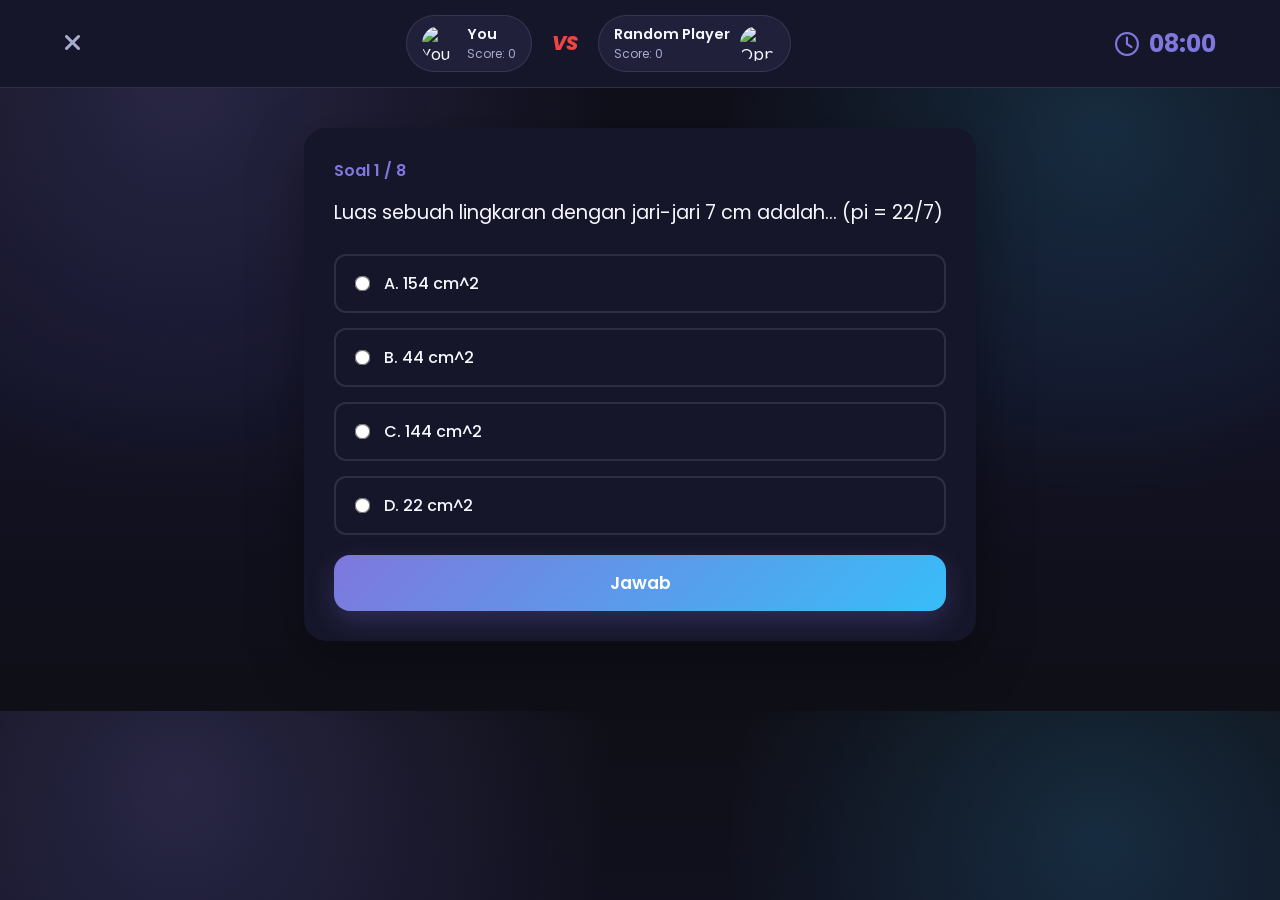
==== commit 46f8b6dc: "first commit" ====
--- a/battle.html
+++ b/battle.html
@@ -213,17 +213,22 @@
     // Load Game Options
     const gameMode = localStorage.getItem("gameMode") || "ranked";
     const gameParam = localStorage.getItem("gameParam") || "campuran";
+    const selectedSubject = localStorage.getItem("selectedSubject") || gameParam || "campuran";
+    const aiDifficulty = localStorage.getItem("aiDifficulty") || gameParam || "normal";
+    const friendSettings = JSON.parse(localStorage.getItem("friendRoomSettings") || "{}");
     
     // Determine number of questions (5-10)
-    let numQuestions = Math.floor(Math.random() * 6) + 5; 
+    let numQuestions = gameMode === 'friend'
+        ? Math.max(1, Math.min(10, parseInt(friendSettings.questions || 5)))
+        : Math.floor(Math.random() * 6) + 5;
     let questions = [];
     
-    // If AI mode, Param is difficulty. Subject is always mixed.
-    // If Ranked/Classic, Param is subject.
+    // If AI mode, subject and difficulty are stored separately.
+    // If Ranked/Classic/Friend, Param is subject unless a selected subject exists.
     if(gameMode === 'ai') {
-        questions = getRandomQuestions('campuran', numQuestions);
+        questions = getRandomQuestions(selectedSubject, numQuestions);
     } else {
-        questions = getRandomQuestions(gameParam, numQuestions);
+        questions = getRandomQuestions(selectedSubject, numQuestions);
     }
     
     // Fallback if not enough questions
@@ -249,8 +254,10 @@
         document.getElementById('oppImg').src = "https://i.pravatar.cc/100?img=15";
     }
     
-    // Timer Logic 1 minute per question
-    let totalTime = numQuestions * 60;
+    // Timer Logic
+    let totalTime = gameMode === 'friend'
+        ? Math.max(1, Math.min(10, parseInt(friendSettings.time || 5))) * 60
+        : numQuestions * 60;
     let timeInSeconds = totalTime;
     const countdownEl = document.getElementById('countdown');
 
@@ -282,25 +289,20 @@
     let aiAnswerChance = 0.55;
     let aiResponseMs = 4500;
     if(gameMode === 'ai') {
-        if(gameParam === 'easy') {
+        if(aiDifficulty === 'easy') {
             aiMultiplier = 0.55;
             aiAnswerChance = 0.42;
             aiResponseMs = 6200;
         }
-        if(gameParam === 'medium') {
+        if(aiDifficulty === 'normal') {
             aiMultiplier = 1;
             aiAnswerChance = 0.58;
             aiResponseMs = 4600;
         }
-        if(gameParam === 'hard') {
+        if(aiDifficulty === 'hard') {
             aiMultiplier = 1.55;
             aiAnswerChance = 0.72;
             aiResponseMs = 3200;
-        }
-        if(gameParam === 'extreme') {
-            aiMultiplier = 2;
-            aiAnswerChance = 0.88;
-            aiResponseMs = 2200;
         }
     }
     
--- a/style.css
+++ b/style.css
@@ -1379,6 +1379,7 @@
 
 .modal-option-btn,
 .custom-mode-card,
+.grade-card,
 .difficulty-card,
 .room-card,
 .tournament-card{
@@ -1415,6 +1416,7 @@
 
 .modal-option-btn:hover,
 .custom-mode-card:hover,
+.grade-card:hover,
 .difficulty-card:hover,
 .room-card:hover,
 .tournament-card:hover{
@@ -1424,6 +1426,8 @@
 }
 
 .custom-mode-grid,
+.grade-grid,
+.subject-choice-grid,
 .difficulty-grid,
 .tournament-grid{
     display:grid;
@@ -1432,6 +1436,7 @@
 }
 
 .custom-mode-card h4,
+.grade-card h4,
 .difficulty-card h4,
 .room-card h4,
 .tournament-card h4{
@@ -1439,6 +1444,7 @@
 }
 
 .custom-mode-card p,
+.grade-card p,
 .difficulty-card p,
 .room-card p,
 .tournament-card p,
@@ -1463,6 +1469,112 @@
     border:1px solid var(--border);
     background:rgba(15,15,23,0.72);
     color:var(--text);
+}
+
+.grade-card.is-coming{
+    opacity:0.78;
+}
+
+.inline-soon{
+    position:static;
+    display:inline-flex;
+    width:max-content;
+    margin-top:12px;
+}
+
+.custom-settings-form{
+    display:grid;
+    grid-template-columns:repeat(2,minmax(0,1fr));
+    gap:14px;
+}
+
+.custom-settings-form label,
+.multi-select-group{
+    display:grid;
+    gap:8px;
+}
+
+.custom-settings-form span,
+.multi-select-group > span{
+    color:var(--text);
+    font-size:0.85rem;
+    font-weight:700;
+}
+
+.form-wide{
+    grid-column:1 / -1;
+}
+
+.tournament-builder{
+    display:grid;
+    gap:16px;
+}
+
+.chip-grid{
+    display:flex;
+    flex-wrap:wrap;
+    gap:10px;
+}
+
+.setting-chip{
+    display:inline-flex;
+    align-items:center;
+    gap:8px;
+    padding:10px 12px;
+    border-radius:14px;
+    border:1px solid rgba(127,119,221,0.22);
+    background:rgba(255,255,255,0.06);
+    color:var(--text);
+    font-size:0.86rem;
+    font-weight:700;
+    cursor:pointer;
+}
+
+.setting-chip input{
+    accent-color:var(--primary);
+}
+
+.setting-chip small{
+    color:var(--warning);
+    font-size:0.68rem;
+}
+
+.setting-chip.is-muted{
+    opacity:0.76;
+}
+
+.achievement-preview{
+    display:flex;
+    align-items:center;
+    gap:14px;
+    padding:16px;
+    border-radius:18px;
+    border:1px solid rgba(245,158,11,0.28);
+    background:rgba(245,158,11,0.1);
+}
+
+.achievement-preview i{
+    width:44px;
+    height:44px;
+    display:inline-flex;
+    align-items:center;
+    justify-content:center;
+    border-radius:14px;
+    color:#111827;
+    background:linear-gradient(135deg,#f59e0b,#fde68a);
+    flex:0 0 auto;
+}
+
+.achievement-preview strong,
+.achievement-preview span{
+    display:block;
+}
+
+.achievement-preview span{
+    color:var(--text-light);
+    font-size:0.86rem;
+    line-height:1.5;
+    margin-top:3px;
 }
 
 .room-code-pill{
@@ -2956,6 +3068,80 @@
     color:rgba(167,172,207,0.72);
 }
 
+.auth-camera-grid{
+    display:grid;
+    grid-template-columns:1fr 1fr;
+    gap:12px;
+}
+
+.auth-upload-box{
+    position:relative;
+    min-height:160px;
+    border-radius:18px;
+    border:1px dashed rgba(56,189,248,0.42);
+    background:rgba(56,189,248,0.08);
+    overflow:hidden;
+    cursor:pointer;
+    transition:0.22s ease;
+}
+
+.auth-upload-box:hover{
+    border-color:rgba(56,189,248,0.76);
+    background:rgba(56,189,248,0.13);
+}
+
+.auth-upload-box input{
+    position:absolute;
+    inset:0;
+    width:100%;
+    height:100%;
+    opacity:0;
+    cursor:pointer;
+    z-index:2;
+}
+
+.auth-upload-preview{
+    min-height:160px;
+    display:flex;
+    flex-direction:column;
+    align-items:center;
+    justify-content:center;
+    gap:8px;
+    padding:16px;
+    text-align:center;
+    color:var(--text);
+}
+
+.auth-upload-preview i{
+    width:46px;
+    height:46px;
+    display:inline-flex;
+    align-items:center;
+    justify-content:center;
+    border-radius:16px;
+    background:var(--gradient-main);
+    color:#fff;
+    font-size:1.1rem;
+}
+
+.auth-upload-preview strong{
+    font-size:0.9rem;
+}
+
+.auth-upload-preview small{
+    color:var(--text-light);
+    font-size:0.73rem;
+    line-height:1.45;
+}
+
+.auth-upload-preview img{
+    width:100%;
+    height:92px;
+    object-fit:cover;
+    border-radius:14px;
+    border:1px solid rgba(255,255,255,0.14);
+}
+
 .auth-eye-btn{
     width:34px;
     height:34px;
@@ -3054,6 +3240,7 @@
 body.light .auth-theme-btn,
 body.light .auth-tabs,
 body.light .auth-input-wrap,
+body.light .auth-upload-box,
 body.light .auth-google-btn{
     background:#ffffff;
     border-color:#dbeafe;
@@ -3099,6 +3286,15 @@
 
     .auth-panel{
         padding:24px;
+    }
+
+    .auth-camera-grid,
+    .custom-settings-form{
+        grid-template-columns:1fr;
+    }
+
+    .form-wide{
+        grid-column:auto;
     }
 }
 
